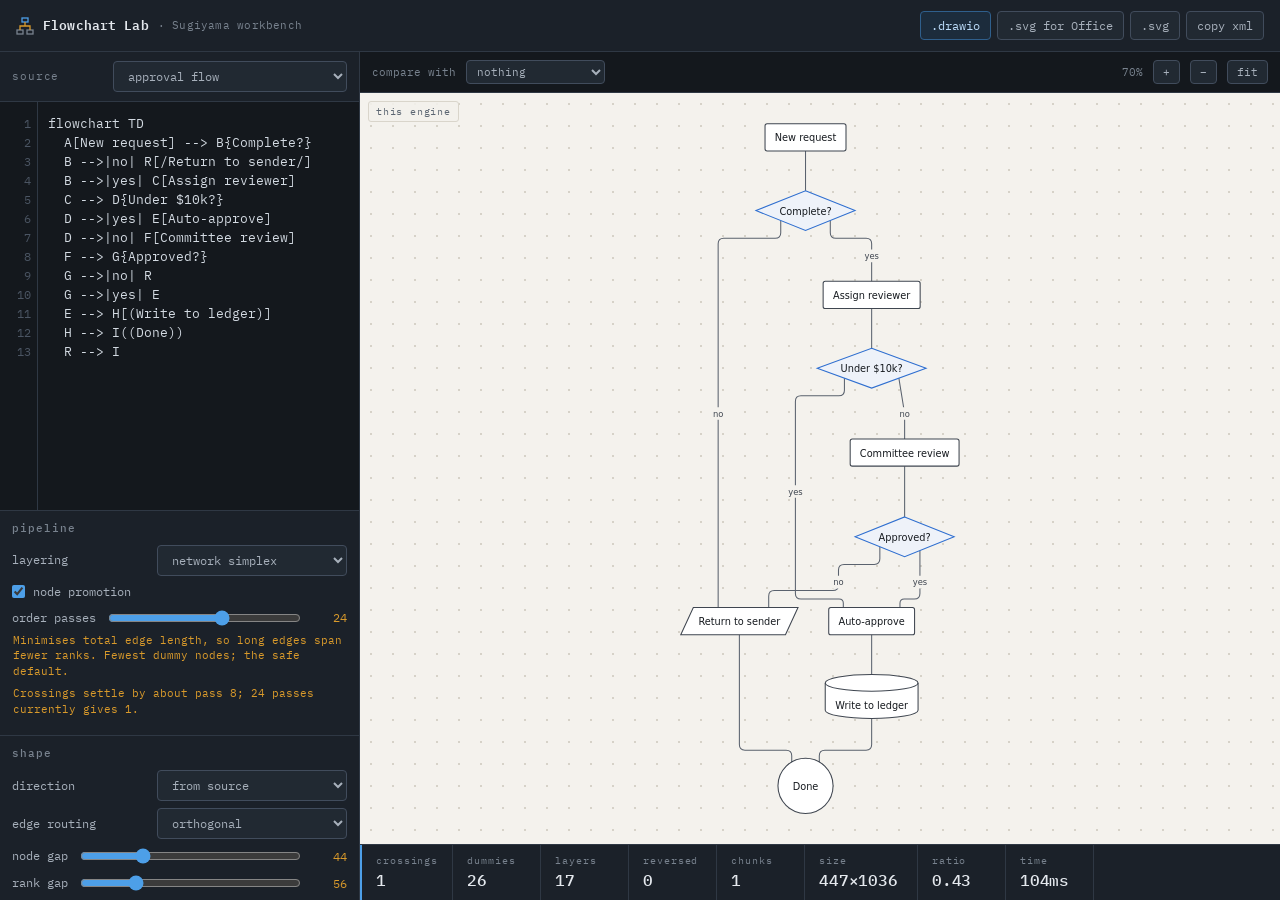
==== index.html @ 409fcf04 "feat: flowchart lab, a Sugiyama layout workbench - layout engine, exporters and UI split into separa" ====
<!DOCTYPE html>
<html lang="en">
<head>
<meta charset="utf-8">
<meta name="viewport" content="width=device-width, initial-scale=1">
<title>Flowchart Lab — Sugiyama layout workbench</title>
<meta name="description" content="A Sugiyama-pipeline flowchart layout engine you can take apart: swap the layering algorithm, watch the crossing count move, compare the result against mermaid, export to draw.io or Office.">
<meta name="theme-color" content="#14181d">
<meta name="color-scheme" content="dark">
<link rel="icon" href="data:image/svg+xml,%3Csvg xmlns='http://www.w3.org/2000/svg' viewBox='0 0 18 18'%3E%3Crect width='18' height='18' rx='3' fill='%2314181d'/%3E%3Crect x='6' y='2' width='6' height='4' fill='none' stroke='%234d9fe8' stroke-width='1.6'/%3E%3Crect x='1' y='12' width='6' height='4' fill='none' stroke='%2378828e' stroke-width='1.6'/%3E%3Crect x='11' y='12' width='6' height='4' fill='none' stroke='%2378828e' stroke-width='1.6'/%3E%3Cpath d='M9 6v3H4v3M9 9h5v3' fill='none' stroke='%23d99a2b' stroke-width='1.6'/%3E%3C/svg%3E">
<meta property="og:type" content="website">
<meta property="og:title" content="Flowchart Lab">
<meta property="og:description" content="A Sugiyama-pipeline flowchart layout engine you can take apart, side by side with mermaid.">
<meta name="twitter:card" content="summary">
<link rel="preconnect" href="https://fonts.googleapis.com">
<link rel="preconnect" href="https://fonts.gstatic.com" crossorigin>
<link href="https://fonts.googleapis.com/css2?family=IBM+Plex+Mono:wght@400;500;600&display=swap" rel="stylesheet">
<style>
:root{
  --graphite:#14181d; --slate:#1b2129; --panel:#212932; --panel-hi:#28313c;
  --rule:#2f3844; --rule-hi:#414c5c;
  --vellum:#f4f2ed; --ink:#161a1f;
  --dim:#78828e; --mid:#a7b0bb; --bright:#e4e8ed;
  --signal:#4d9fe8; --trace:#d99a2b; --good:#5fb37a; --bad:#d97070;
  --mono:"IBM Plex Mono", ui-monospace, SFMono-Regular, Menlo, Consolas, monospace;
}
*{box-sizing:border-box}
html,body{height:100%}
body{
  margin:0; background:var(--graphite); color:var(--mid);
  font-family:var(--mono); font-size:13px; line-height:1.5;
  -webkit-font-smoothing:antialiased;
  display:grid; grid-template-rows:auto minmax(0,1fr);
}

/* ---------- header ---------- */
header{
  display:flex; align-items:center; gap:18px; padding:0 16px; height:52px;
  border-bottom:1px solid var(--rule); background:var(--slate);
}
.mark{display:flex; align-items:center; gap:9px; color:var(--bright); font-weight:600; letter-spacing:.01em}
.mark svg{display:block}
.mark small{color:var(--dim); font-weight:400; letter-spacing:.02em}
.spacer{flex:1}
.exports{display:flex; gap:6px; flex-wrap:wrap}

button, select, input[type=number]{
  font-family:var(--mono); font-size:12px; color:var(--mid);
  background:var(--panel); border:1px solid var(--rule-hi); border-radius:4px;
  padding:6px 10px; cursor:pointer; transition:background .12s, border-color .12s, color .12s;
}
button:hover, select:hover{background:var(--panel-hi); color:var(--bright); border-color:#4e5a6b}
button:active{transform:translateY(1px)}
button:focus-visible, select:focus-visible, textarea:focus-visible, input:focus-visible{
  outline:2px solid var(--signal); outline-offset:1px;
}
button.primary{border-color:#2f5f8c; color:#bcdcfa; background:#1c2c3c}
button.primary:hover{background:#23384c; color:#e2f0ff}
select{padding-right:6px}

/* ---------- main ---------- */
main{display:grid; grid-template-columns:minmax(280px,360px) minmax(0,1fr); min-height:0}

/* ---------- left ---------- */
.side{display:flex; flex-direction:column; min-height:0; border-right:1px solid var(--rule); background:var(--slate)}
.side-head{
  display:flex; align-items:center; justify-content:space-between; gap:8px;
  padding:9px 12px; border-bottom:1px solid var(--rule);
  font-size:11px; letter-spacing:.08em; color:var(--dim);
}
.editor-wrap{position:relative; display:flex; min-height:140px; flex:1 1 auto; overflow:hidden}
.gutter{
  padding:12px 6px 12px 10px; text-align:right; color:#4b5563; background:var(--graphite);
  font-size:12px; line-height:19px; user-select:none; overflow:hidden; border-right:1px solid var(--rule);
  white-space:pre;
  min-width:38px;
}
textarea#src{
  flex:1; resize:none; border:0; outline:none; padding:12px 12px 12px 10px;
  background:var(--graphite); color:#d3dae2; caret-color:var(--signal);
  font-family:var(--mono); font-size:12.5px; line-height:19px; tab-size:2;
  overflow:auto; white-space:pre; scrollbar-width:thin;
}
.errbar{
  padding:7px 12px; font-size:11.5px; color:#f0b4b4; background:#2a1c1c;
  border-top:1px solid #4a2a2a; display:none; white-space:pre-wrap;
}
.errbar.on{display:block}

.controls{border-top:1px solid var(--rule); overflow-y:auto; flex:0 0 auto; max-height:46%}
.grp{padding:10px 12px; border-bottom:1px solid var(--rule)}
.grp h4{margin:0 0 8px; font-size:10.5px; letter-spacing:.1em; color:var(--dim); font-weight:500}
.row{display:flex; align-items:center; justify-content:space-between; gap:10px; margin-bottom:7px}
.row:last-child{margin-bottom:0}
.row label{font-size:12px; color:var(--mid); flex:0 0 auto}
.row select, .row input[type=number]{flex:1 1 auto; min-width:0; max-width:190px}
.row input[type=number]{max-width:82px; cursor:text}
input[type=range]{flex:1; accent-color:var(--signal); min-width:0}
.val{font-size:11.5px; color:var(--trace); min-width:34px; text-align:right}
.check{display:flex; align-items:center; gap:8px; cursor:pointer; font-size:12px; color:var(--mid)}
.check input{accent-color:var(--signal); cursor:pointer; margin:0}
.hint{font-size:11px; color:var(--dim); line-height:1.55; margin:8px 0 0}
.hint code{color:var(--mid); background:var(--panel); padding:1px 4px; border-radius:3px; font-size:10.5px}

/* ---------- canvas ---------- */
.stage{display:flex; flex-direction:column; min-width:0; min-height:320px; background:var(--graphite)}
.panes{flex:1; display:flex; min-height:0}
.pane{flex:1; min-width:0; position:relative; display:flex; flex-direction:column}
.pane + .pane{border-left:1px solid var(--rule)}
.pane-tag{
  position:absolute; top:8px; left:8px; z-index:3; pointer-events:none;
  font-size:10px; letter-spacing:.08em; color:#5c6672;
  background:rgba(244,242,237,.86); border:1px solid #d9d5cb; border-radius:3px; padding:2px 7px;
}
#compare{display:none}
#compare.on{display:flex}
#cmpview{
  flex:1; min-height:0; overflow:hidden; background:var(--vellum); position:relative;
  background-image:radial-gradient(#d6d2c8 1px, transparent 1px); background-size:22px 22px;
}
#cmpview svg{width:100%; height:100%; display:block}
.cmp-msg{
  position:absolute; inset:0; display:flex; align-items:center; justify-content:center;
  text-align:center; padding:24px; color:#6a7480; font-size:12px; line-height:1.7;
}
.cmp-msg b{color:#3f4650; font-weight:500; display:block; margin-bottom:6px}
.effect{
  font-size:10.5px; color:var(--trace); margin:-2px 0 8px; line-height:1.5;
  padding-left:1px; min-height:15px;
}
.nochange{color:var(--dim)}
.stage-head{
  display:flex; align-items:center; gap:10px; padding:8px 12px;
  border-bottom:1px solid var(--rule); font-size:11px; color:var(--dim);
}
.stage-head .spacer{flex:1}
.zoombtn{padding:4px 9px; font-size:11px}
#canvas{
  flex:1; min-height:240px; overflow:hidden; position:relative;
  background:var(--vellum); cursor:grab;
  background-image:radial-gradient(#d6d2c8 1px, transparent 1px);
  background-size:22px 22px;
}
#canvas.drag{cursor:grabbing}
#canvas svg{position:absolute; top:0; left:0; width:100%; height:100%}
.fl-node, .fl-edge{transition:transform .28s cubic-bezier(.4,0,.2,1), opacity .16s linear}
.fl-node:hover > :first-child{stroke-width:2.4}

/* ---------- readout: the instrument strip ---------- */
.readout{
  display:flex; align-items:stretch; gap:0; border-top:1px solid var(--rule);
  background:var(--slate); overflow-x:auto; scrollbar-width:thin;
}
.metric{
  padding:8px 14px; border-right:1px solid var(--rule); min-width:88px; flex:0 0 auto;
}
.metric .k{font-size:10px; letter-spacing:.09em; color:var(--dim); display:block}
.metric .v{font-size:16px; color:var(--bright); font-weight:500; letter-spacing:-.01em}
.metric .d{font-size:10.5px; margin-left:5px; opacity:0; transition:opacity .3s}
.metric .d.on{opacity:1}
.d.up{color:var(--bad)} .d.down{color:var(--good)} .d.flat{color:var(--dim)}
.metric.lead{border-left:2px solid var(--signal)}

@media (max-width:880px){
  main{grid-template-columns:1fr; grid-template-rows:minmax(200px,40%) minmax(0,1fr)}
  .side{border-right:0; border-bottom:1px solid var(--rule)}
  .controls{max-height:none}
  header{height:auto; flex-wrap:wrap; padding:10px 12px; gap:10px}
}
@media (prefers-reduced-motion:reduce){
  .fl-node,.fl-edge,.metric .d{transition:none}
}
</style>
</head>
<body>

<header>
  <span class="mark">
    <svg width="18" height="18" viewBox="0 0 18 18" aria-hidden="true">
      <rect x="6" y="1" width="6" height="4" fill="none" stroke="#4d9fe8" stroke-width="1.3"/>
      <rect x="1" y="13" width="6" height="4" fill="none" stroke="#78828e" stroke-width="1.3"/>
      <rect x="11" y="13" width="6" height="4" fill="none" stroke="#78828e" stroke-width="1.3"/>
      <path d="M9 5v4H4v4M9 9h5v4" fill="none" stroke="#d99a2b" stroke-width="1.3"/>
    </svg>
    Flowchart Lab <small>· Sugiyama workbench</small>
  </span>
  <span class="spacer"></span>
  <span class="exports">
    <button id="ex-drawio" class="primary" title="Open directly in diagrams.net — shapes and routing preserved">.drawio</button>
    <button id="ex-office" title="Flat SVG: insert in PowerPoint, then Convert to Shape">.svg for Office</button>
    <button id="ex-svg" title="Styled SVG for the web">.svg</button>
    <button id="ex-copy" title="Copy draw.io XML — paste via Extras &gt; Edit Diagram">copy xml</button>
  </span>
</header>

<main>
  <section class="side">
    <div class="side-head">
      <span>source</span>
      <select id="preset" title="Load an example">
        <option value="approval">approval flow</option>
        <option value="chain">long chain (wrap demo)</option>
        <option value="crossy">crossing stress</option>
        <option value="state">retry state machine</option>
        <option value="wide">wide fan</option>
        <option value="incident">very long: incident response</option>
      </select>
    </div>
    <div class="editor-wrap">
      <div class="gutter" id="gutter">1</div>
      <textarea id="src" spellcheck="false" aria-label="Flowchart source"></textarea>
    </div>
    <div class="errbar" id="err"></div>

    <div class="controls">
      <div class="grp">
        <h4>pipeline</h4>
        <div class="row">
          <label for="layering">layering</label>
          <select id="layering">
            <option value="network-simplex">network simplex</option>
            <option value="longest-path">longest path</option>
            <option value="coffman-graham">coffman-graham</option>
          </select>
        </div>
        <div class="row" id="cgrow" style="display:none">
          <label for="cgw">max width</label>
          <input type="number" id="cgw" min="1" max="12" value="4">
        </div>
        <div class="row">
          <label class="check"><input type="checkbox" id="promote" checked> node promotion</label>
        </div>
        <div class="row">
          <label for="iters">order passes</label>
          <input type="range" id="iters" min="0" max="40" value="24">
          <span class="val" id="itersv">24</span>
        </div>
        <p class="effect" id="fx-layering"></p>
        <p class="effect" id="fx-iters"></p>
      </div>

      <div class="grp">
        <h4>shape</h4>
        <div class="row">
          <label for="dir">direction</label>
          <select id="dir">
            <option value="">from source</option>
            <option value="TB">top to bottom</option>
            <option value="LR">left to right</option>
            <option value="BT">bottom to top</option>
            <option value="RL">right to left</option>
          </select>
        </div>
        <div class="row">
          <label for="routing">edge routing</label>
          <select id="routing">
            <option value="orthogonal">orthogonal</option>
            <option value="polyline">polyline</option>
            <option value="spline">spline</option>
          </select>
        </div>
        <div class="row"><label for="nodeSep">node gap</label>
          <input type="range" id="nodeSep" min="16" max="120" value="44"><span class="val" id="nodeSepv">44</span></div>
        <div class="row"><label for="rankSep">rank gap</label>
          <input type="range" id="rankSep" min="24" max="160" value="56"><span class="val" id="rankSepv">56</span></div>
        <p class="effect" id="fx-routing"></p>
      </div>

      <div class="grp">
        <h4>wrapping</h4>
        <div class="row">
          <label class="check"><input type="checkbox" id="wrap"> cut and stack</label>
        </div>
        <div class="row">
          <label for="ar">target ratio</label>
          <input type="range" id="ar" min="0.4" max="4" step="0.1" value="1.6">
          <span class="val" id="arv">1.6</span>
        </div>
        <p class="effect" id="fx-wrap"></p>
      </div>
    </div>
  </section>

  <section class="stage">
    <div class="stage-head">
      <label for="engine" style="color:var(--dim)">compare with</label>
      <select id="engine" style="font-size:11px; padding:3px 6px">
        <option value="none">nothing</option>
        <option value="mermaid">mermaid (dagre)</option>
        <option value="mermaid-elk">mermaid (ELK)</option>
      </select>
      <span id="cmpstat" style="color:var(--dim)"></span>
      <span class="spacer"></span>
      <span id="zoomlabel">100%</span>
      <button class="zoombtn" id="zin">+</button>
      <button class="zoombtn" id="zout">−</button>
      <button class="zoombtn" id="zfit">fit</button>
    </div>
    <div class="panes">
      <div class="pane">
        <span class="pane-tag" id="tag-a">this engine</span>
        <div id="canvas" tabindex="0" role="img" aria-label="Rendered flowchart"></div>
      </div>
      <div class="pane" id="compare">
        <span class="pane-tag" id="tag-b">mermaid</span>
        <div id="cmpview"></div>
      </div>
    </div>
    <div class="readout" id="readout"></div>
  </section>
</main>


<script src="engine.js"></script>
<script src="exporters.js"></script>
<script src="app.js"></script>
</body>
</html>
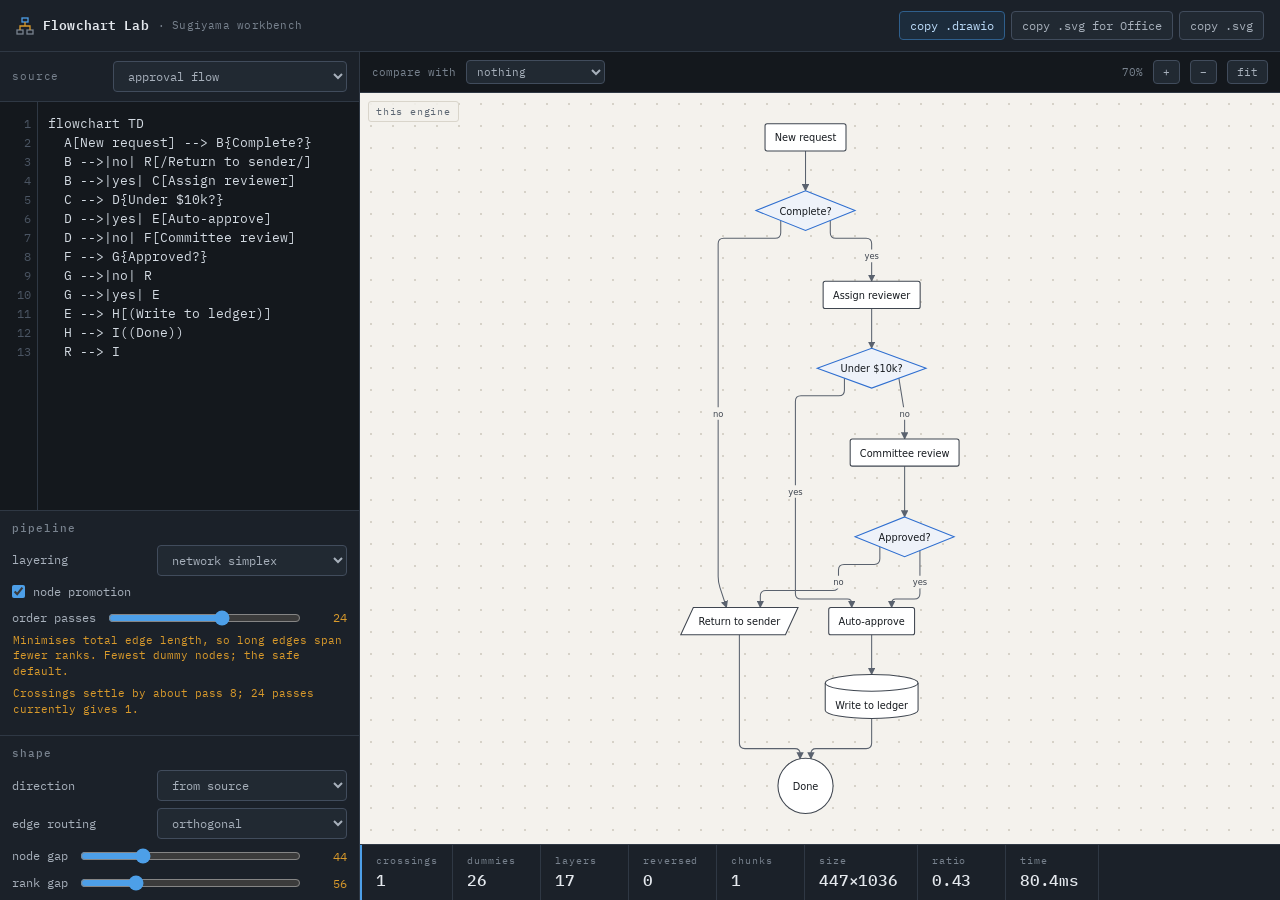
==== commit e51fd01d: "fix: arrowheads, edge clipping, corridor collisions and spline overshoot - the arrow marker used id " ====
--- a/index.html
+++ b/index.html
@@ -186,10 +186,9 @@
   </span>
   <span class="spacer"></span>
   <span class="exports">
-    <button id="ex-drawio" class="primary" title="Open directly in diagrams.net — shapes and routing preserved">.drawio</button>
-    <button id="ex-office" title="Flat SVG: insert in PowerPoint, then Convert to Shape">.svg for Office</button>
-    <button id="ex-svg" title="Styled SVG for the web">.svg</button>
-    <button id="ex-copy" title="Copy draw.io XML — paste via Extras &gt; Edit Diagram">copy xml</button>
+    <button id="ex-drawio" class="primary" title="draw.io XML on the clipboard — paste into diagrams.net via Extras &gt; Edit Diagram">copy .drawio</button>
+    <button id="ex-office" title="Flat SVG on the clipboard — paste into PowerPoint, then Convert to Shape">copy .svg for Office</button>
+    <button id="ex-svg" title="Styled SVG on the clipboard, for the web">copy .svg</button>
   </span>
 </header>
 
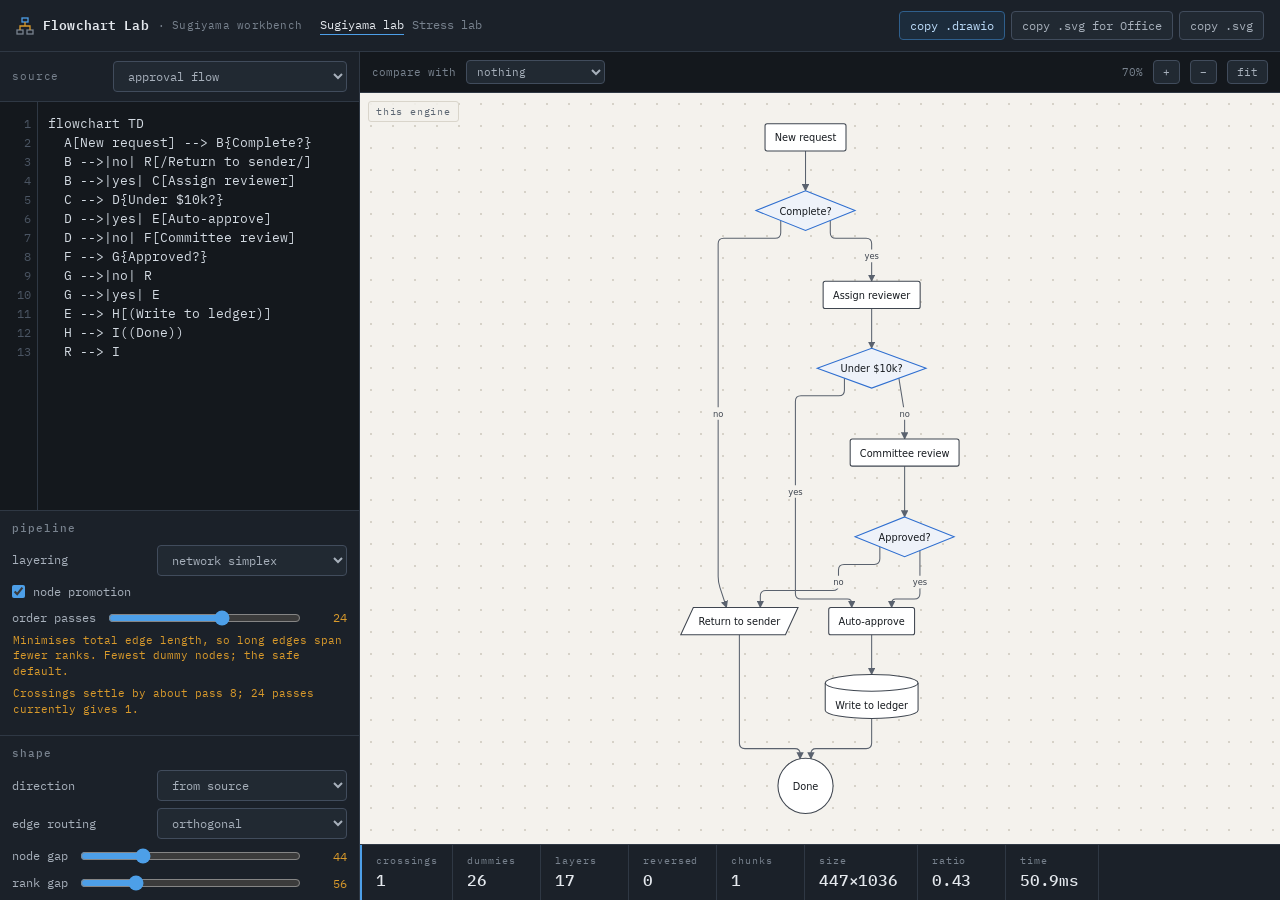
==== commit 8bc62735: "feat: a second workbench, stress layout by stochastic gradient descent - sgd-engine.js implements Al" ====
--- a/index.html
+++ b/index.html
@@ -15,162 +15,7 @@
 <link rel="preconnect" href="https://fonts.googleapis.com">
 <link rel="preconnect" href="https://fonts.gstatic.com" crossorigin>
 <link href="https://fonts.googleapis.com/css2?family=IBM+Plex+Mono:wght@400;500;600&display=swap" rel="stylesheet">
-<style>
-:root{
-  --graphite:#14181d; --slate:#1b2129; --panel:#212932; --panel-hi:#28313c;
-  --rule:#2f3844; --rule-hi:#414c5c;
-  --vellum:#f4f2ed; --ink:#161a1f;
-  --dim:#78828e; --mid:#a7b0bb; --bright:#e4e8ed;
-  --signal:#4d9fe8; --trace:#d99a2b; --good:#5fb37a; --bad:#d97070;
-  --mono:"IBM Plex Mono", ui-monospace, SFMono-Regular, Menlo, Consolas, monospace;
-}
-*{box-sizing:border-box}
-html,body{height:100%}
-body{
-  margin:0; background:var(--graphite); color:var(--mid);
-  font-family:var(--mono); font-size:13px; line-height:1.5;
-  -webkit-font-smoothing:antialiased;
-  display:grid; grid-template-rows:auto minmax(0,1fr);
-}
-
-/* ---------- header ---------- */
-header{
-  display:flex; align-items:center; gap:18px; padding:0 16px; height:52px;
-  border-bottom:1px solid var(--rule); background:var(--slate);
-}
-.mark{display:flex; align-items:center; gap:9px; color:var(--bright); font-weight:600; letter-spacing:.01em}
-.mark svg{display:block}
-.mark small{color:var(--dim); font-weight:400; letter-spacing:.02em}
-.spacer{flex:1}
-.exports{display:flex; gap:6px; flex-wrap:wrap}
-
-button, select, input[type=number]{
-  font-family:var(--mono); font-size:12px; color:var(--mid);
-  background:var(--panel); border:1px solid var(--rule-hi); border-radius:4px;
-  padding:6px 10px; cursor:pointer; transition:background .12s, border-color .12s, color .12s;
-}
-button:hover, select:hover{background:var(--panel-hi); color:var(--bright); border-color:#4e5a6b}
-button:active{transform:translateY(1px)}
-button:focus-visible, select:focus-visible, textarea:focus-visible, input:focus-visible{
-  outline:2px solid var(--signal); outline-offset:1px;
-}
-button.primary{border-color:#2f5f8c; color:#bcdcfa; background:#1c2c3c}
-button.primary:hover{background:#23384c; color:#e2f0ff}
-select{padding-right:6px}
-
-/* ---------- main ---------- */
-main{display:grid; grid-template-columns:minmax(280px,360px) minmax(0,1fr); min-height:0}
-
-/* ---------- left ---------- */
-.side{display:flex; flex-direction:column; min-height:0; border-right:1px solid var(--rule); background:var(--slate)}
-.side-head{
-  display:flex; align-items:center; justify-content:space-between; gap:8px;
-  padding:9px 12px; border-bottom:1px solid var(--rule);
-  font-size:11px; letter-spacing:.08em; color:var(--dim);
-}
-.editor-wrap{position:relative; display:flex; min-height:140px; flex:1 1 auto; overflow:hidden}
-.gutter{
-  padding:12px 6px 12px 10px; text-align:right; color:#4b5563; background:var(--graphite);
-  font-size:12px; line-height:19px; user-select:none; overflow:hidden; border-right:1px solid var(--rule);
-  white-space:pre;
-  min-width:38px;
-}
-textarea#src{
-  flex:1; resize:none; border:0; outline:none; padding:12px 12px 12px 10px;
-  background:var(--graphite); color:#d3dae2; caret-color:var(--signal);
-  font-family:var(--mono); font-size:12.5px; line-height:19px; tab-size:2;
-  overflow:auto; white-space:pre; scrollbar-width:thin;
-}
-.errbar{
-  padding:7px 12px; font-size:11.5px; color:#f0b4b4; background:#2a1c1c;
-  border-top:1px solid #4a2a2a; display:none; white-space:pre-wrap;
-}
-.errbar.on{display:block}
-
-.controls{border-top:1px solid var(--rule); overflow-y:auto; flex:0 0 auto; max-height:46%}
-.grp{padding:10px 12px; border-bottom:1px solid var(--rule)}
-.grp h4{margin:0 0 8px; font-size:10.5px; letter-spacing:.1em; color:var(--dim); font-weight:500}
-.row{display:flex; align-items:center; justify-content:space-between; gap:10px; margin-bottom:7px}
-.row:last-child{margin-bottom:0}
-.row label{font-size:12px; color:var(--mid); flex:0 0 auto}
-.row select, .row input[type=number]{flex:1 1 auto; min-width:0; max-width:190px}
-.row input[type=number]{max-width:82px; cursor:text}
-input[type=range]{flex:1; accent-color:var(--signal); min-width:0}
-.val{font-size:11.5px; color:var(--trace); min-width:34px; text-align:right}
-.check{display:flex; align-items:center; gap:8px; cursor:pointer; font-size:12px; color:var(--mid)}
-.check input{accent-color:var(--signal); cursor:pointer; margin:0}
-.hint{font-size:11px; color:var(--dim); line-height:1.55; margin:8px 0 0}
-.hint code{color:var(--mid); background:var(--panel); padding:1px 4px; border-radius:3px; font-size:10.5px}
-
-/* ---------- canvas ---------- */
-.stage{display:flex; flex-direction:column; min-width:0; min-height:320px; background:var(--graphite)}
-.panes{flex:1; display:flex; min-height:0}
-.pane{flex:1; min-width:0; position:relative; display:flex; flex-direction:column}
-.pane + .pane{border-left:1px solid var(--rule)}
-.pane-tag{
-  position:absolute; top:8px; left:8px; z-index:3; pointer-events:none;
-  font-size:10px; letter-spacing:.08em; color:#5c6672;
-  background:rgba(244,242,237,.86); border:1px solid #d9d5cb; border-radius:3px; padding:2px 7px;
-}
-#compare{display:none}
-#compare.on{display:flex}
-#cmpview{
-  flex:1; min-height:0; overflow:hidden; background:var(--vellum); position:relative;
-  background-image:radial-gradient(#d6d2c8 1px, transparent 1px); background-size:22px 22px;
-}
-#cmpview svg{width:100%; height:100%; display:block}
-.cmp-msg{
-  position:absolute; inset:0; display:flex; align-items:center; justify-content:center;
-  text-align:center; padding:24px; color:#6a7480; font-size:12px; line-height:1.7;
-}
-.cmp-msg b{color:#3f4650; font-weight:500; display:block; margin-bottom:6px}
-.effect{
-  font-size:10.5px; color:var(--trace); margin:-2px 0 8px; line-height:1.5;
-  padding-left:1px; min-height:15px;
-}
-.nochange{color:var(--dim)}
-.stage-head{
-  display:flex; align-items:center; gap:10px; padding:8px 12px;
-  border-bottom:1px solid var(--rule); font-size:11px; color:var(--dim);
-}
-.stage-head .spacer{flex:1}
-.zoombtn{padding:4px 9px; font-size:11px}
-#canvas{
-  flex:1; min-height:240px; overflow:hidden; position:relative;
-  background:var(--vellum); cursor:grab;
-  background-image:radial-gradient(#d6d2c8 1px, transparent 1px);
-  background-size:22px 22px;
-}
-#canvas.drag{cursor:grabbing}
-#canvas svg{position:absolute; top:0; left:0; width:100%; height:100%}
-.fl-node, .fl-edge{transition:transform .28s cubic-bezier(.4,0,.2,1), opacity .16s linear}
-.fl-node:hover > :first-child{stroke-width:2.4}
-
-/* ---------- readout: the instrument strip ---------- */
-.readout{
-  display:flex; align-items:stretch; gap:0; border-top:1px solid var(--rule);
-  background:var(--slate); overflow-x:auto; scrollbar-width:thin;
-}
-.metric{
-  padding:8px 14px; border-right:1px solid var(--rule); min-width:88px; flex:0 0 auto;
-}
-.metric .k{font-size:10px; letter-spacing:.09em; color:var(--dim); display:block}
-.metric .v{font-size:16px; color:var(--bright); font-weight:500; letter-spacing:-.01em}
-.metric .d{font-size:10.5px; margin-left:5px; opacity:0; transition:opacity .3s}
-.metric .d.on{opacity:1}
-.d.up{color:var(--bad)} .d.down{color:var(--good)} .d.flat{color:var(--dim)}
-.metric.lead{border-left:2px solid var(--signal)}
-
-@media (max-width:880px){
-  main{grid-template-columns:1fr; grid-template-rows:minmax(200px,40%) minmax(0,1fr)}
-  .side{border-right:0; border-bottom:1px solid var(--rule)}
-  .controls{max-height:none}
-  header{height:auto; flex-wrap:wrap; padding:10px 12px; gap:10px}
-}
-@media (prefers-reduced-motion:reduce){
-  .fl-node,.fl-edge,.metric .d{transition:none}
-}
-</style>
+<link rel="stylesheet" href="lab.css">
 </head>
 <body>
 
@@ -183,6 +28,10 @@
       <path d="M9 5v4H4v4M9 9h5v4" fill="none" stroke="#d99a2b" stroke-width="1.3"/>
     </svg>
     Flowchart Lab <small>· Sugiyama workbench</small>
+  </span>
+  <span class="siblings">
+    <a href="index.html" class="on">Sugiyama lab</a>
+    <a href="sgd.html">Stress lab</a>
   </span>
   <span class="spacer"></span>
   <span class="exports">
@@ -312,6 +161,7 @@
 
 <script src="engine.js"></script>
 <script src="exporters.js"></script>
+<script src="lab-ui.js"></script>
 <script src="app.js"></script>
 </body>
 </html>
--- a/lab.css
+++ b/lab.css
@@ -0,0 +1,160 @@
+:root{
+  --graphite:#14181d; --slate:#1b2129; --panel:#212932; --panel-hi:#28313c;
+  --rule:#2f3844; --rule-hi:#414c5c;
+  --vellum:#f4f2ed; --ink:#161a1f;
+  --dim:#78828e; --mid:#a7b0bb; --bright:#e4e8ed;
+  --signal:#4d9fe8; --trace:#d99a2b; --good:#5fb37a; --bad:#d97070;
+  --mono:"IBM Plex Mono", ui-monospace, SFMono-Regular, Menlo, Consolas, monospace;
+}
+*{box-sizing:border-box}
+html,body{height:100%}
+body{
+  margin:0; background:var(--graphite); color:var(--mid);
+  font-family:var(--mono); font-size:13px; line-height:1.5;
+  -webkit-font-smoothing:antialiased;
+  display:grid; grid-template-rows:auto minmax(0,1fr);
+}
+
+/* ---------- header ---------- */
+header{
+  display:flex; align-items:center; gap:18px; padding:0 16px; height:52px;
+  border-bottom:1px solid var(--rule); background:var(--slate);
+}
+.mark{display:flex; align-items:center; gap:9px; color:var(--bright); font-weight:600; letter-spacing:.01em}
+.mark svg{display:block}
+.mark small{color:var(--dim); font-weight:400; letter-spacing:.02em}
+.spacer{flex:1}
+.exports{display:flex; gap:6px; flex-wrap:wrap}
+
+button, select, input[type=number]{
+  font-family:var(--mono); font-size:12px; color:var(--mid);
+  background:var(--panel); border:1px solid var(--rule-hi); border-radius:4px;
+  padding:6px 10px; cursor:pointer; transition:background .12s, border-color .12s, color .12s;
+}
+button:hover, select:hover{background:var(--panel-hi); color:var(--bright); border-color:#4e5a6b}
+button:active{transform:translateY(1px)}
+button:focus-visible, select:focus-visible, textarea:focus-visible, input:focus-visible{
+  outline:2px solid var(--signal); outline-offset:1px;
+}
+button.primary{border-color:#2f5f8c; color:#bcdcfa; background:#1c2c3c}
+button.primary:hover{background:#23384c; color:#e2f0ff}
+select{padding-right:6px}
+
+/* ---------- main ---------- */
+main{display:grid; grid-template-columns:minmax(280px,360px) minmax(0,1fr); min-height:0}
+
+/* ---------- left ---------- */
+.side{display:flex; flex-direction:column; min-height:0; border-right:1px solid var(--rule); background:var(--slate)}
+.side-head{
+  display:flex; align-items:center; justify-content:space-between; gap:8px;
+  padding:9px 12px; border-bottom:1px solid var(--rule);
+  font-size:11px; letter-spacing:.08em; color:var(--dim);
+}
+.editor-wrap{position:relative; display:flex; min-height:140px; flex:1 1 auto; overflow:hidden}
+.gutter{
+  padding:12px 6px 12px 10px; text-align:right; color:#4b5563; background:var(--graphite);
+  font-size:12px; line-height:19px; user-select:none; overflow:hidden; border-right:1px solid var(--rule);
+  white-space:pre;
+  min-width:38px;
+}
+textarea#src{
+  flex:1; resize:none; border:0; outline:none; padding:12px 12px 12px 10px;
+  background:var(--graphite); color:#d3dae2; caret-color:var(--signal);
+  font-family:var(--mono); font-size:12.5px; line-height:19px; tab-size:2;
+  overflow:auto; white-space:pre; scrollbar-width:thin;
+}
+.errbar{
+  padding:7px 12px; font-size:11.5px; color:#f0b4b4; background:#2a1c1c;
+  border-top:1px solid #4a2a2a; display:none; white-space:pre-wrap;
+}
+.errbar.on{display:block}
+
+.controls{border-top:1px solid var(--rule); overflow-y:auto; flex:0 0 auto; max-height:46%}
+.grp{padding:10px 12px; border-bottom:1px solid var(--rule)}
+.grp h4{margin:0 0 8px; font-size:10.5px; letter-spacing:.1em; color:var(--dim); font-weight:500}
+.row{display:flex; align-items:center; justify-content:space-between; gap:10px; margin-bottom:7px}
+.row:last-child{margin-bottom:0}
+.row label{font-size:12px; color:var(--mid); flex:0 0 auto}
+.row select, .row input[type=number]{flex:1 1 auto; min-width:0; max-width:190px}
+.row input[type=number]{max-width:82px; cursor:text}
+input[type=range]{flex:1; accent-color:var(--signal); min-width:0}
+.val{font-size:11.5px; color:var(--trace); min-width:34px; text-align:right}
+.check{display:flex; align-items:center; gap:8px; cursor:pointer; font-size:12px; color:var(--mid)}
+.check input{accent-color:var(--signal); cursor:pointer; margin:0}
+.hint{font-size:11px; color:var(--dim); line-height:1.55; margin:8px 0 0}
+.hint code{color:var(--mid); background:var(--panel); padding:1px 4px; border-radius:3px; font-size:10.5px}
+
+/* ---------- canvas ---------- */
+.stage{display:flex; flex-direction:column; min-width:0; min-height:320px; background:var(--graphite)}
+.panes{flex:1; display:flex; min-height:0}
+.pane{flex:1; min-width:0; position:relative; display:flex; flex-direction:column}
+.pane + .pane{border-left:1px solid var(--rule)}
+.pane-tag{
+  position:absolute; top:8px; left:8px; z-index:3; pointer-events:none;
+  font-size:10px; letter-spacing:.08em; color:#5c6672;
+  background:rgba(244,242,237,.86); border:1px solid #d9d5cb; border-radius:3px; padding:2px 7px;
+}
+#compare{display:none}
+#compare.on{display:flex}
+#cmpview{
+  flex:1; min-height:0; overflow:hidden; background:var(--vellum); position:relative;
+  background-image:radial-gradient(#d6d2c8 1px, transparent 1px); background-size:22px 22px;
+}
+#cmpview svg{width:100%; height:100%; display:block}
+.cmp-msg{
+  position:absolute; inset:0; display:flex; align-items:center; justify-content:center;
+  text-align:center; padding:24px; color:#6a7480; font-size:12px; line-height:1.7;
+}
+.cmp-msg b{color:#3f4650; font-weight:500; display:block; margin-bottom:6px}
+.effect{
+  font-size:10.5px; color:var(--trace); margin:-2px 0 8px; line-height:1.5;
+  padding-left:1px; min-height:15px;
+}
+.nochange{color:var(--dim)}
+.stage-head{
+  display:flex; align-items:center; gap:10px; padding:8px 12px;
+  border-bottom:1px solid var(--rule); font-size:11px; color:var(--dim);
+}
+.stage-head .spacer{flex:1}
+.zoombtn{padding:4px 9px; font-size:11px}
+#canvas{
+  flex:1; min-height:240px; overflow:hidden; position:relative;
+  background:var(--vellum); cursor:grab;
+  background-image:radial-gradient(#d6d2c8 1px, transparent 1px);
+  background-size:22px 22px;
+}
+#canvas.drag{cursor:grabbing}
+#canvas svg{position:absolute; top:0; left:0; width:100%; height:100%}
+.fl-node, .fl-edge{transition:transform .28s cubic-bezier(.4,0,.2,1), opacity .16s linear}
+.fl-node:hover > :first-child{stroke-width:2.4}
+
+/* ---------- readout: the instrument strip ---------- */
+.readout{
+  display:flex; align-items:stretch; gap:0; border-top:1px solid var(--rule);
+  background:var(--slate); overflow-x:auto; scrollbar-width:thin;
+}
+.metric{
+  padding:8px 14px; border-right:1px solid var(--rule); min-width:88px; flex:0 0 auto;
+}
+.metric .k{font-size:10px; letter-spacing:.09em; color:var(--dim); display:block}
+.metric .v{font-size:16px; color:var(--bright); font-weight:500; letter-spacing:-.01em}
+.metric .d{font-size:10.5px; margin-left:5px; opacity:0; transition:opacity .3s}
+.metric .d.on{opacity:1}
+.d.up{color:var(--bad)} .d.down{color:var(--good)} .d.flat{color:var(--dim)}
+.metric.lead{border-left:2px solid var(--signal)}
+
+@media (max-width:880px){
+  main{grid-template-columns:1fr; grid-template-rows:minmax(200px,40%) minmax(0,1fr)}
+  .side{border-right:0; border-bottom:1px solid var(--rule)}
+  .controls{max-height:none}
+  header{height:auto; flex-wrap:wrap; padding:10px 12px; gap:10px}
+}
+@media (prefers-reduced-motion:reduce){
+  .fl-node,.fl-edge,.metric .d{transition:none}
+}
+
+/* header links between the two workbenches */
+.siblings{display:flex; gap:8px; align-items:center}
+.siblings a{color:var(--dim); text-decoration:none; font-size:12px; border-bottom:1px solid transparent}
+.siblings a:hover{color:var(--bright); border-color:var(--rule-hi)}
+.siblings a.on{color:var(--bright); border-color:var(--signal)}
